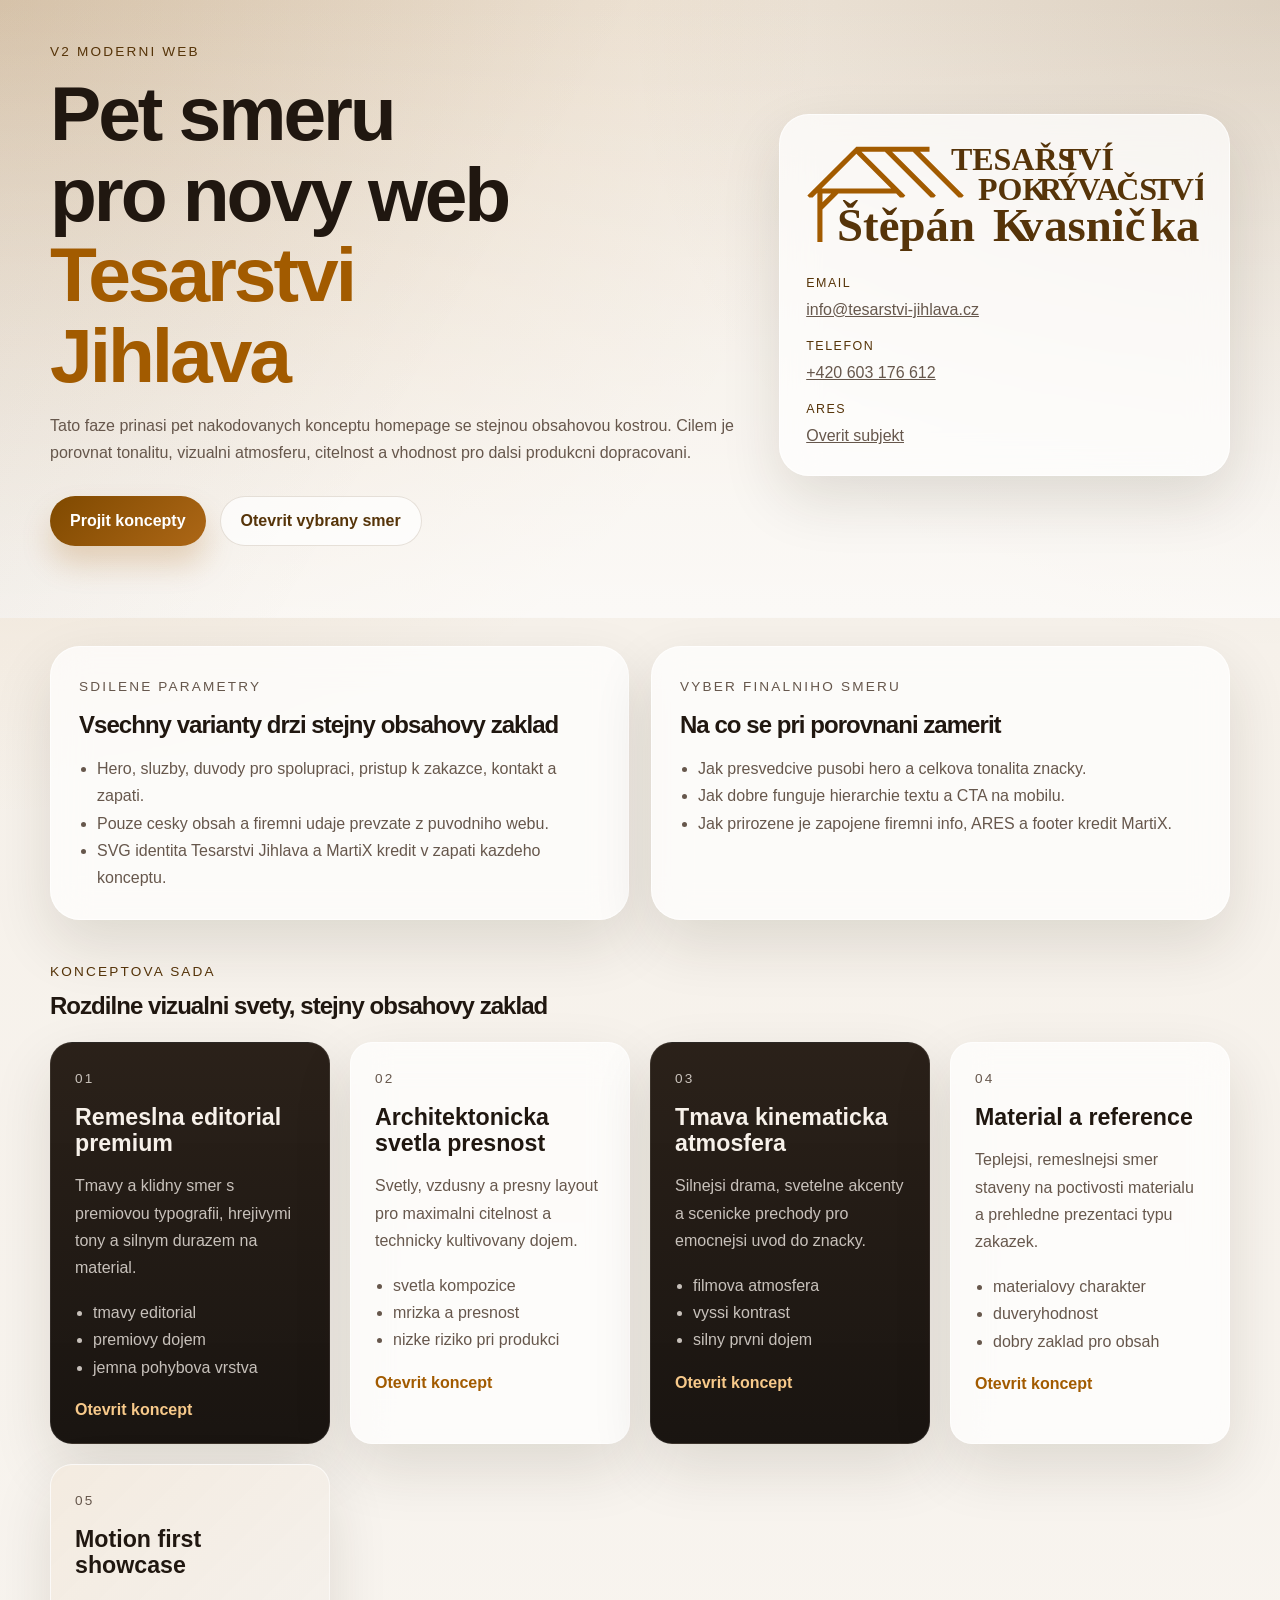
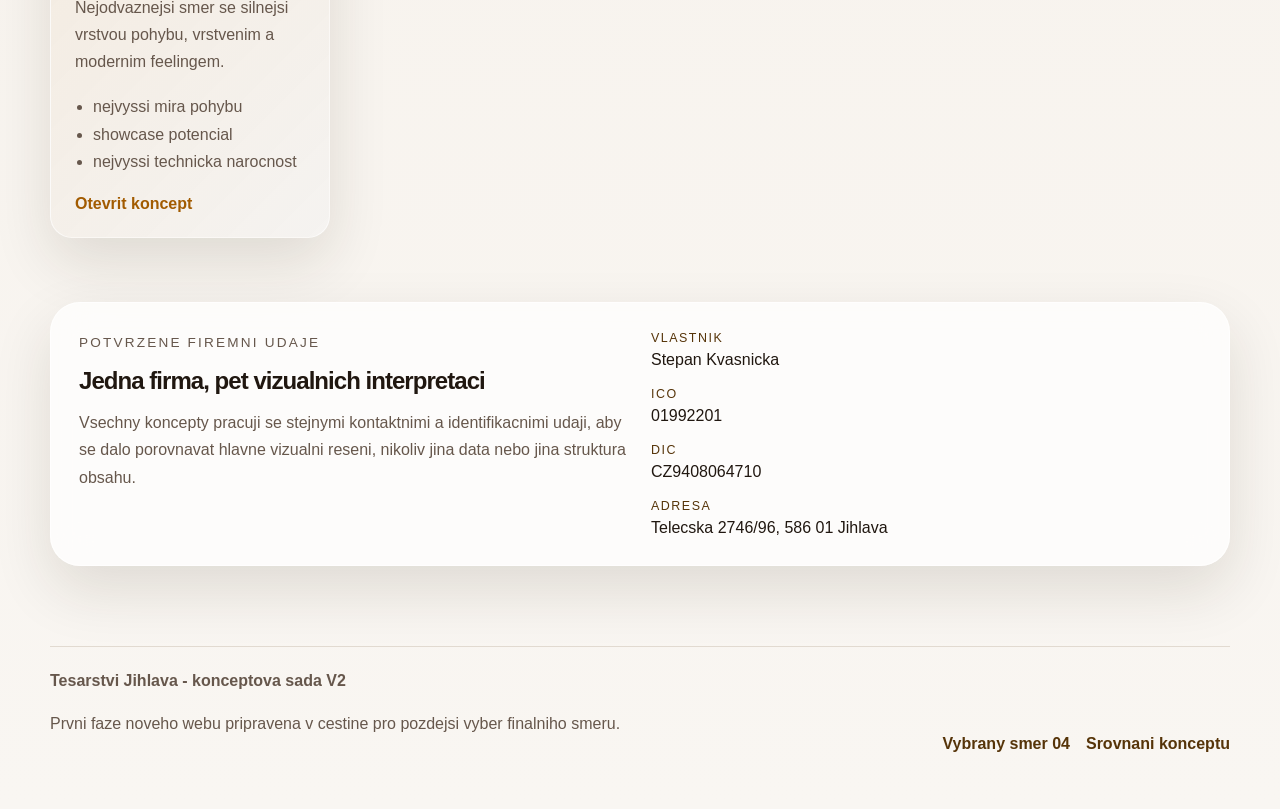
==== src/koncepty/index.html @ f1c5382d "Add new SVG logos and styles for the project - Added martix-logo.svg for branding. - Added tesarstvi" ====
<!DOCTYPE html>
<html lang="cs">
<head>
  <meta charset="UTF-8">
  <meta name="viewport" content="width=device-width, initial-scale=1.0">
  <title>Tesarstvi Jihlava - koncepty noveho webu</title>
  <meta
    name="description"
    content="Rozcestnik peti konceptu noveho webu Tesarstvi Jihlava. Porovnejte vizualni smery, obsahovou kostru a zvolte finalni podobu." />
  <link rel="icon" href="favicon.ico">
  <link rel="stylesheet" href="styles.css">
</head>
<body class="hub-page">
  <header class="hero">
    <div class="hero__backdrop" aria-hidden="true"></div>
    <div class="container hero__inner">
      <div class="hero__copy">
        <p class="eyebrow">V2 moderni web</p>
        <h1>Pet smeru pro novy web <span>Tesarstvi Jihlava</span></h1>
        <p class="lead">
          Tato faze prinasi pet nakodovanych konceptu homepage se stejnou obsahovou kostrou.
          Cilem je porovnat tonalitu, vizualni atmosferu, citelnost a vhodnost pro dalsi produkcni
          dopracovani.
        </p>
        <div class="hero__actions">
          <a class="button button--primary" href="#koncepty">Projit koncepty</a>
          <a class="button button--secondary" href="04-material-a-reference/">Otevrit vybrany smer</a>
        </div>
      </div>
      <div class="hero__brand card">
        <img src="shared/img/tesarstvi-jihlava.svg" alt="Logo Tesarstvi Jihlava">
        <dl class="brand-meta">
          <div>
            <dt>Email</dt>
            <dd><a href="mailto:info@tesarstvi-jihlava.cz">info@tesarstvi-jihlava.cz</a></dd>
          </div>
          <div>
            <dt>Telefon</dt>
            <dd><a href="tel:+420603176612">+420 603 176 612</a></dd>
          </div>
          <div>
            <dt>ARES</dt>
            <dd><a href="https://ares.gov.cz/ekonomicke-subjekty?ico=01992201">Overit subjekt</a></dd>
          </div>
        </dl>
      </div>
    </div>
  </header>

  <main>
    <section class="section">
      <div class="container section__grid">
        <article class="card">
          <p class="section-label">Sdilene parametry</p>
          <h2>Vsechny varianty drzi stejny obsahovy zaklad</h2>
          <ul class="feature-list">
            <li>Hero, sluzby, duvody pro spolupraci, pristup k zakazce, kontakt a zapati.</li>
            <li>Pouze cesky obsah a firemni udaje prevzate z puvodniho webu.</li>
            <li>SVG identita Tesarstvi Jihlava a MartiX kredit v zapati kazdeho konceptu.</li>
          </ul>
        </article>
        <article class="card">
          <p class="section-label">Vyber finalniho smeru</p>
          <h2>Na co se pri porovnani zamerit</h2>
          <ul class="feature-list">
            <li>Jak presvedcive pusobi hero a celkova tonalita znacky.</li>
            <li>Jak dobre funguje hierarchie textu a CTA na mobilu.</li>
            <li>Jak prirozene je zapojene firemni info, ARES a footer kredit MartiX.</li>
          </ul>
        </article>
      </div>
    </section>

    <section class="section section--tight" id="koncepty">
      <div class="container">
        <div class="section-heading">
          <p class="section-label">Konceptova sada</p>
          <h2>Rozdilne vizualni svety, stejny obsahovy zaklad</h2>
        </div>

        <div class="concept-grid">
          <article class="concept-card concept-card--dark">
            <p class="concept-card__index">01</p>
            <h3>Remeslna editorial premium</h3>
            <p>Tmavy a klidny smer s premiovou typografii, hrejivymi tony a silnym durazem na material.</p>
            <ul>
              <li>tmavy editorial</li>
              <li>premiovy dojem</li>
              <li>jemna pohybova vrstva</li>
            </ul>
            <a href="01-remeslna-editorial-premium/">Otevrit koncept</a>
          </article>

          <article class="concept-card">
            <p class="concept-card__index">02</p>
            <h3>Architektonicka svetla presnost</h3>
            <p>Svetly, vzdusny a presny layout pro maximalni citelnost a technicky kultivovany dojem.</p>
            <ul>
              <li>svetla kompozice</li>
              <li>mrizka a presnost</li>
              <li>nizke riziko pri produkci</li>
            </ul>
            <a href="02-architektonicka-svetla-presnost/">Otevrit koncept</a>
          </article>

          <article class="concept-card concept-card--dark">
            <p class="concept-card__index">03</p>
            <h3>Tmava kinematicka atmosfera</h3>
            <p>Silnejsi drama, svetelne akcenty a scenicke prechody pro emocnejsi uvod do znacky.</p>
            <ul>
              <li>filmova atmosfera</li>
              <li>vyssi kontrast</li>
              <li>silny prvni dojem</li>
            </ul>
            <a href="03-tmava-kinematicka-atmosfera/">Otevrit koncept</a>
          </article>

          <article class="concept-card">
            <p class="concept-card__index">04</p>
            <h3>Material a reference</h3>
            <p>Teplejsi, remeslnejsi smer staveny na poctivosti materialu a prehledne prezentaci typu zakazek.</p>
            <ul>
              <li>materialovy charakter</li>
              <li>duveryhodnost</li>
              <li>dobry zaklad pro obsah</li>
            </ul>
            <a href="04-material-a-reference/">Otevrit koncept</a>
          </article>

          <article class="concept-card concept-card--accent">
            <p class="concept-card__index">05</p>
            <h3>Motion first showcase</h3>
            <p>Nejodvaznejsi smer se silnejsi vrstvou pohybu, vrstvenim a modernim feelingem.</p>
            <ul>
              <li>nejvyssi mira pohybu</li>
              <li>showcase potencial</li>
              <li>nejvyssi technicka narocnost</li>
            </ul>
            <a href="05-motion-first-showcase/">Otevrit koncept</a>
          </article>
        </div>
      </div>
    </section>

    <section class="section">
      <div class="container contact-strip">
        <div>
          <p class="section-label">Potvrzene firemni udaje</p>
          <h2>Jedna firma, pet vizualnich interpretaci</h2>
          <p>
            Vsechny koncepty pracuji se stejnymi kontaktnimi a identifikacnimi udaji, aby se dalo porovnavat
            hlavne vizualni reseni, nikoliv jina data nebo jina struktura obsahu.
          </p>
        </div>
        <dl class="contact-strip__meta">
          <div><dt>Vlastnik</dt><dd>Stepan Kvasnicka</dd></div>
          <div><dt>ICO</dt><dd>01992201</dd></div>
          <div><dt>DIC</dt><dd>CZ9408064710</dd></div>
          <div><dt>Adresa</dt><dd>Telecska 2746/96, 586 01 Jihlava</dd></div>
        </dl>
      </div>
    </section>
  </main>

  <footer class="site-footer">
    <div class="container site-footer__inner">
      <div>
        <p class="site-footer__title">Tesarstvi Jihlava - konceptova sada V2</p>
        <p>Prvni faze noveho webu pripravena v cestine pro pozdejsi vyber finalniho smeru.</p>
      </div>
      <div class="site-footer__links">
        <a href="04-material-a-reference/">Vybrany smer 04</a>
        <a href="#koncepty">Srovnani konceptu</a>
      </div>
    </div>
  </footer>
</body>
</html>
---- src/koncepty/styles.css ----
:root {
  color-scheme: light;
  --bg: #f4efe8;
  --bg-elevated: rgba(255, 255, 255, 0.7);
  --surface: #ffffff;
  --surface-strong: #fbf8f4;
  --text: #201710;
  --text-soft: #66574c;
  --line: rgba(86, 52, 9, 0.14);
  --accent: #a25b00;
  --accent-dark: #563409;
  --shadow: 0 24px 60px rgba(45, 29, 11, 0.12);
  --radius-xl: 30px;
  --radius-lg: 22px;
  --radius-md: 16px;
  --container: min(1180px, calc(100% - 40px));
}

*,
*::before,
*::after {
  box-sizing: border-box;
}

html {
  scroll-behavior: smooth;
}

body {
  margin: 0;
  font-family: "Segoe UI", "Helvetica Neue", Arial, sans-serif;
  color: var(--text);
  background:
    radial-gradient(circle at top left, rgba(162, 91, 0, 0.18), transparent 30%),
    radial-gradient(circle at top right, rgba(86, 52, 9, 0.12), transparent 24%),
    linear-gradient(180deg, #efe6da 0%, #f6f1ea 26%, #f9f6f2 100%);
}

a {
  color: inherit;
}

img {
  display: block;
  max-width: 100%;
}

.container {
  width: var(--container);
  margin: 0 auto;
}

.hero {
  position: relative;
  overflow: clip;
  padding: 44px 0 72px;
}

.hero__backdrop {
  position: absolute;
  inset: 0;
  background:
    linear-gradient(120deg, rgba(32, 23, 16, 0.06), transparent 40%),
    linear-gradient(180deg, rgba(255, 255, 255, 0), rgba(255, 255, 255, 0.6));
  pointer-events: none;
}

.hero__inner {
  position: relative;
  display: grid;
  gap: 28px;
  align-items: center;
  grid-template-columns: minmax(0, 1.4fr) minmax(320px, 0.9fr);
}

.eyebrow,
.section-label,
.concept-card__index {
  margin: 0 0 14px;
  font-size: 0.85rem;
  letter-spacing: 0.16em;
  text-transform: uppercase;
  color: var(--accent-dark);
}

.hero h1,
.section-heading h2,
.card h2,
.contact-strip h2 {
  margin: 0;
  line-height: 1.05;
  letter-spacing: -0.04em;
}

.hero h1 {
  max-width: 11ch;
  font-size: clamp(2.9rem, 6vw, 5.6rem);
}

.hero h1 span {
  color: var(--accent);
}

.lead,
.card p,
.concept-card p,
.contact-strip p,
.site-footer p,
.brand-meta dd {
  color: var(--text-soft);
  line-height: 1.7;
}

.hero__actions {
  display: flex;
  gap: 14px;
  flex-wrap: wrap;
  margin-top: 30px;
}

.button {
  display: inline-flex;
  align-items: center;
  justify-content: center;
  min-height: 50px;
  padding: 0 20px;
  border-radius: 999px;
  text-decoration: none;
  font-weight: 700;
  transition: transform 180ms ease, box-shadow 180ms ease, background-color 180ms ease;
}

.button:hover,
.button:focus-visible {
  transform: translateY(-2px);
}

.button--primary {
  background: linear-gradient(135deg, #7f4900 0%, #ad6716 100%);
  color: #fff;
  box-shadow: 0 18px 30px rgba(162, 91, 0, 0.22);
}

.button--secondary {
  background: rgba(255, 255, 255, 0.7);
  color: var(--accent-dark);
  border: 1px solid var(--line);
}

.card,
.concept-card,
.contact-strip {
  background: var(--bg-elevated);
  border: 1px solid rgba(255, 255, 255, 0.65);
  box-shadow: var(--shadow);
  -webkit-backdrop-filter: blur(18px);
  backdrop-filter: blur(18px);
}

.card {
  padding: 28px;
  border-radius: var(--radius-xl);
}

.hero__brand {
  padding: 26px;
}

.hero__brand img {
  width: min(100%, 430px);
  margin-bottom: 24px;
}

.brand-meta {
  display: grid;
  gap: 16px;
  margin: 0;
}

.brand-meta div,
.contact-strip__meta div {
  display: grid;
  gap: 6px;
}

.brand-meta dt,
.contact-strip__meta dt {
  font-size: 0.78rem;
  letter-spacing: 0.12em;
  text-transform: uppercase;
  color: var(--accent-dark);
}

.brand-meta dd,
.contact-strip__meta dd {
  margin: 0;
}

.section {
  padding: 28px 0 36px;
}

.section--tight {
  padding-top: 8px;
}

.section__grid,
.contact-strip {
  display: grid;
  gap: 22px;
  grid-template-columns: repeat(2, minmax(0, 1fr));
}

.feature-list,
.concept-card ul {
  margin: 18px 0 0;
  padding-left: 18px;
  color: var(--text-soft);
  line-height: 1.7;
}

.section-heading {
  max-width: 720px;
  margin-bottom: 24px;
}

.concept-grid {
  display: grid;
  gap: 20px;
  grid-template-columns: repeat(auto-fit, minmax(250px, 1fr));
}

.concept-card {
  padding: 24px;
  border-radius: var(--radius-lg);
}

.concept-card h3 {
  margin: 0 0 12px;
  font-size: 1.45rem;
  line-height: 1.12;
}

.concept-card a {
  display: inline-flex;
  margin-top: 20px;
  font-weight: 700;
  text-decoration: none;
  color: var(--accent);
}

.concept-card--dark {
  background:
    linear-gradient(180deg, rgba(34, 24, 16, 0.96), rgba(18, 13, 9, 0.97)),
    var(--bg-elevated);
  color: #f7f1ea;
  border-color: rgba(255, 255, 255, 0.08);
}

.concept-card--dark p,
.concept-card--dark li,
.concept-card--dark .concept-card__index {
  color: rgba(247, 241, 234, 0.78);
}

.concept-card--dark a {
  color: #f7c98a;
}

.concept-card--accent {
  background:
    linear-gradient(135deg, rgba(162, 91, 0, 0.12), rgba(86, 52, 9, 0.06)),
    var(--surface);
}

.contact-strip {
  align-items: start;
  padding: 28px;
  border-radius: var(--radius-xl);
}

.contact-strip__meta {
  margin: 0;
  display: grid;
  gap: 18px;
}

.site-footer {
  padding: 44px 0 56px;
}

.site-footer__inner {
  display: flex;
  gap: 24px;
  justify-content: space-between;
  align-items: end;
  border-top: 1px solid var(--line);
  padding-top: 20px;
}

.site-footer__title {
  margin: 0 0 10px;
  font-weight: 700;
  color: var(--text);
}

.site-footer__links {
  display: flex;
  gap: 16px;
  flex-wrap: wrap;
}

.site-footer__links a {
  color: var(--accent-dark);
  text-decoration: none;
  font-weight: 600;
}

@media (max-width: 980px) {
  .hero__inner,
  .section__grid,
  .contact-strip {
    grid-template-columns: 1fr;
  }

  .hero h1 {
    max-width: 14ch;
  }

  .site-footer__inner {
    flex-direction: column;
    align-items: start;
  }
}

@media (max-width: 640px) {
  :root {
    --container: calc(100% - 28px);
  }

  .hero {
    padding: 28px 0 56px;
  }

  .hero__actions,
  .site-footer__links {
    flex-direction: column;
    align-items: stretch;
  }

  .button {
    width: 100%;
  }

  .card,
  .concept-card,
  .contact-strip {
    padding: 22px;
    border-radius: 20px;
  }
}

@media (prefers-reduced-motion: reduce) {
  html {
    scroll-behavior: auto;
  }

  *,
  *::before,
  *::after {
    animation-duration: 0.01ms !important;
    animation-iteration-count: 1 !important;
    transition-duration: 0.01ms !important;
  }
}
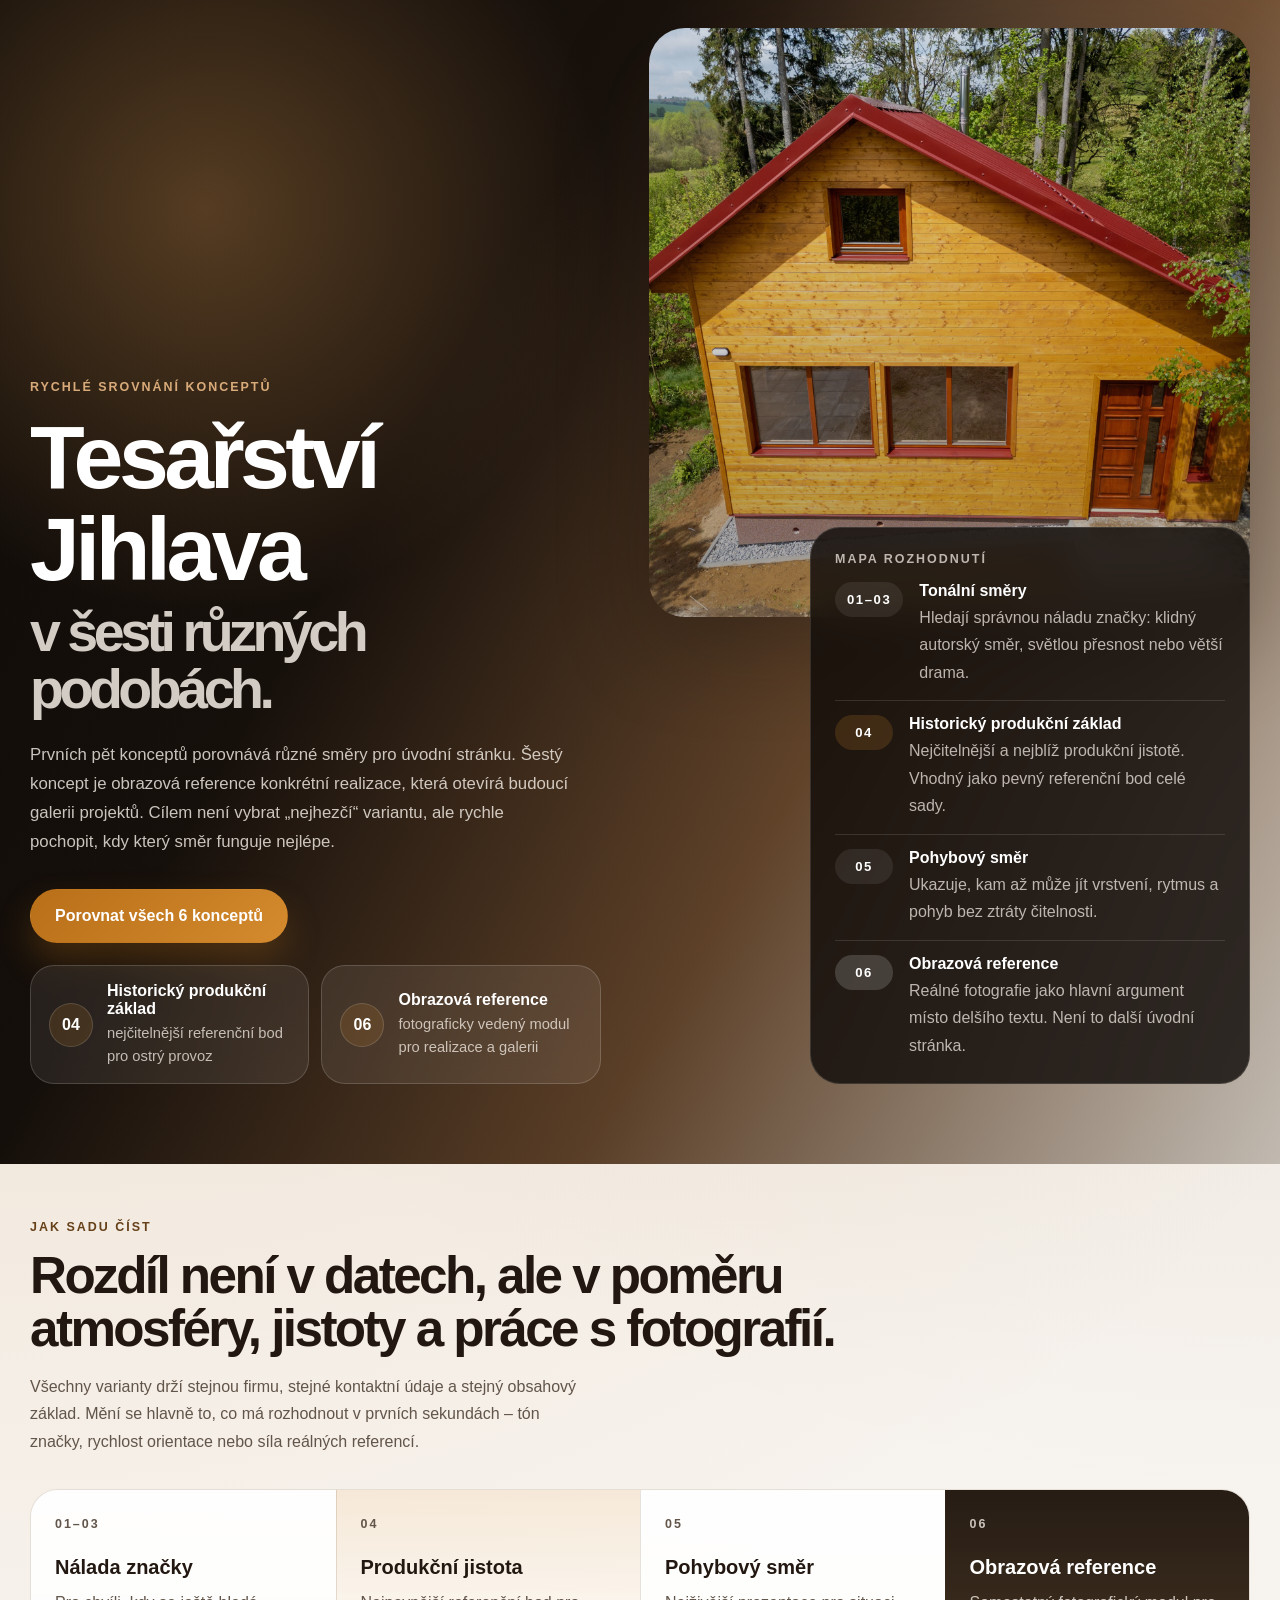
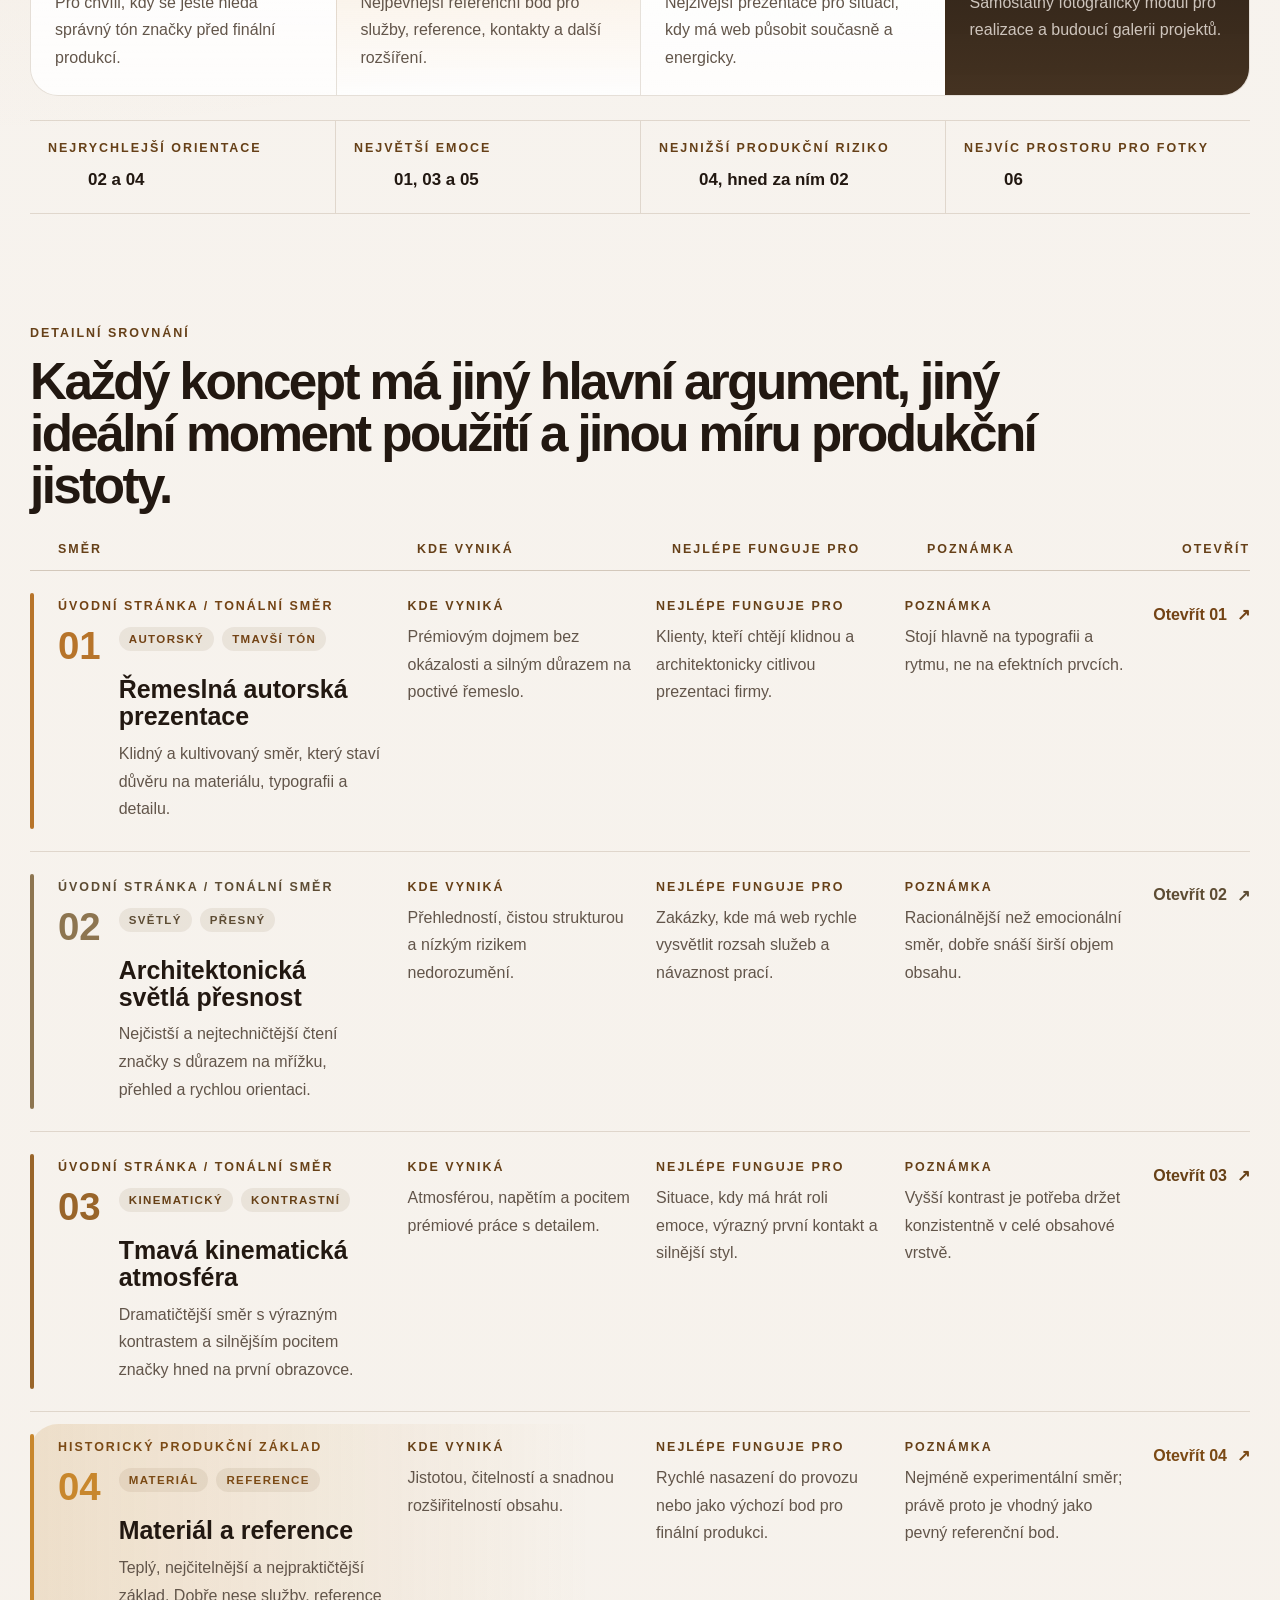
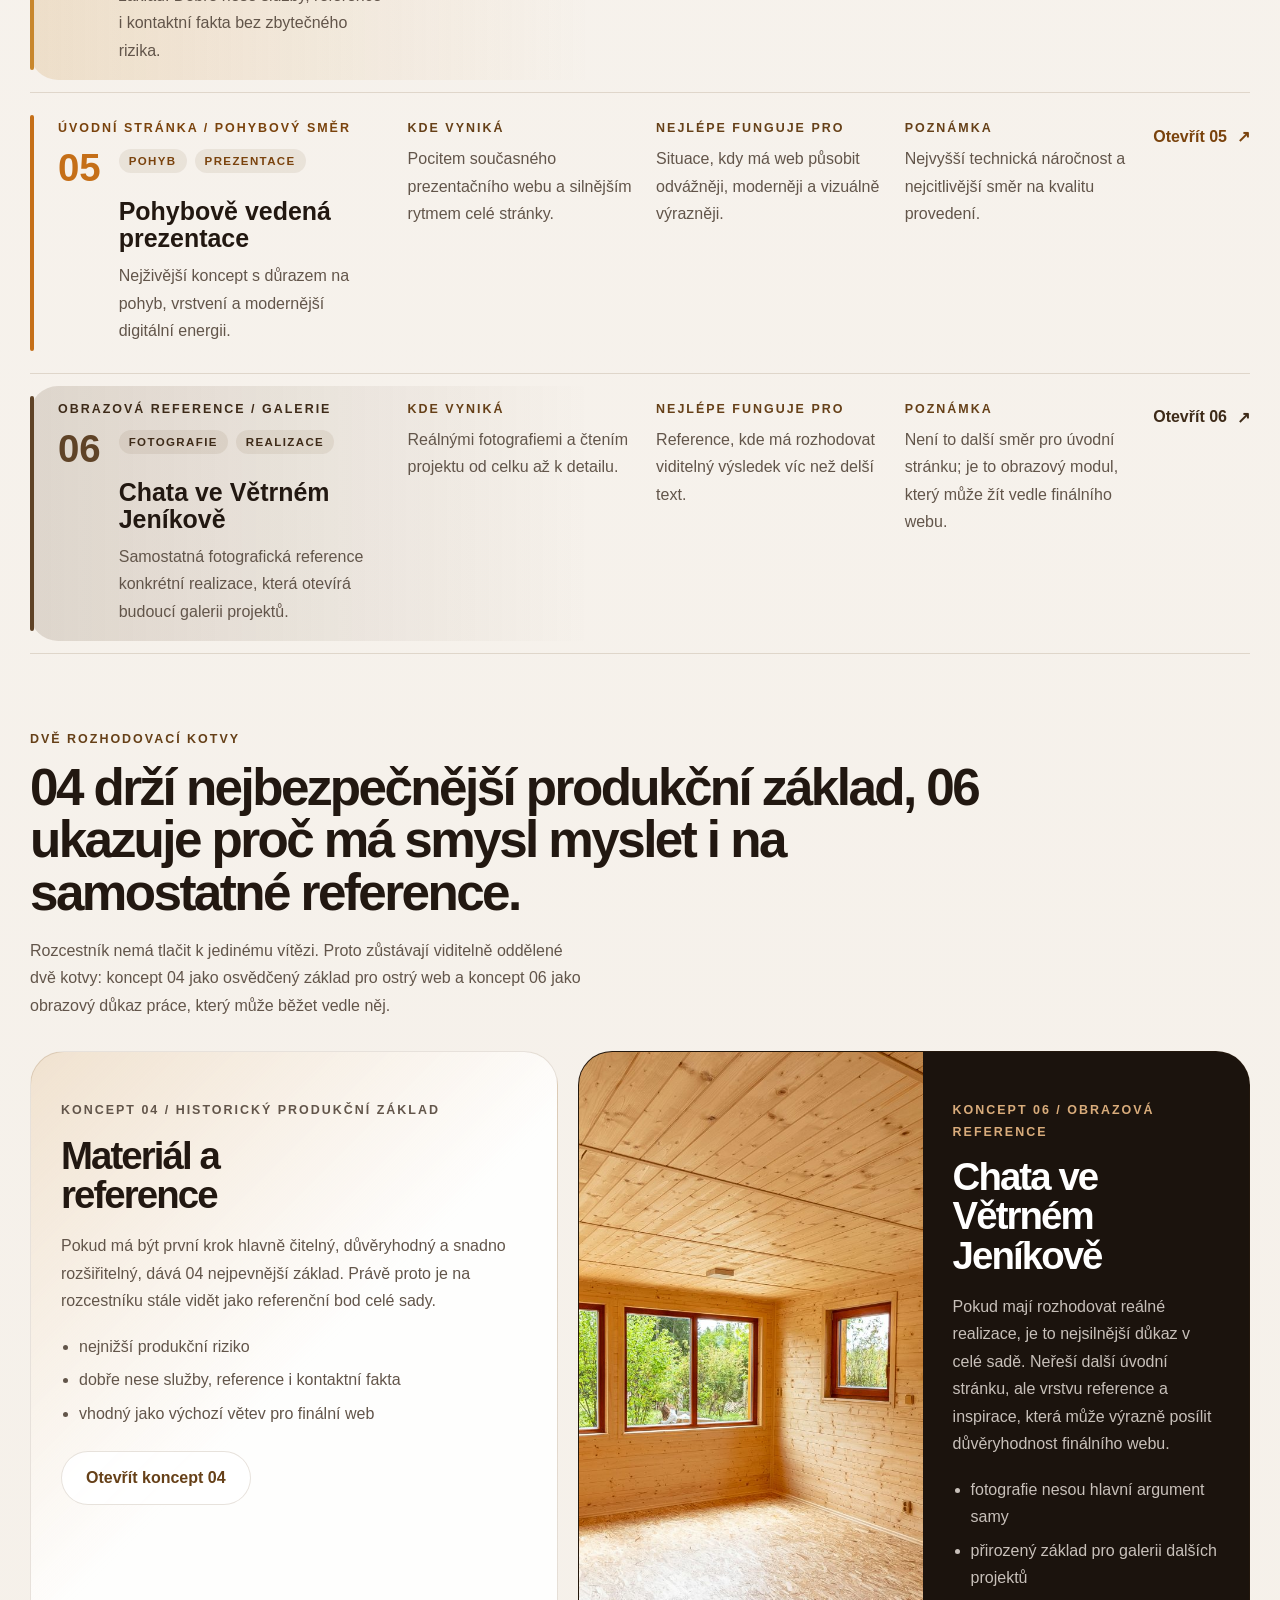
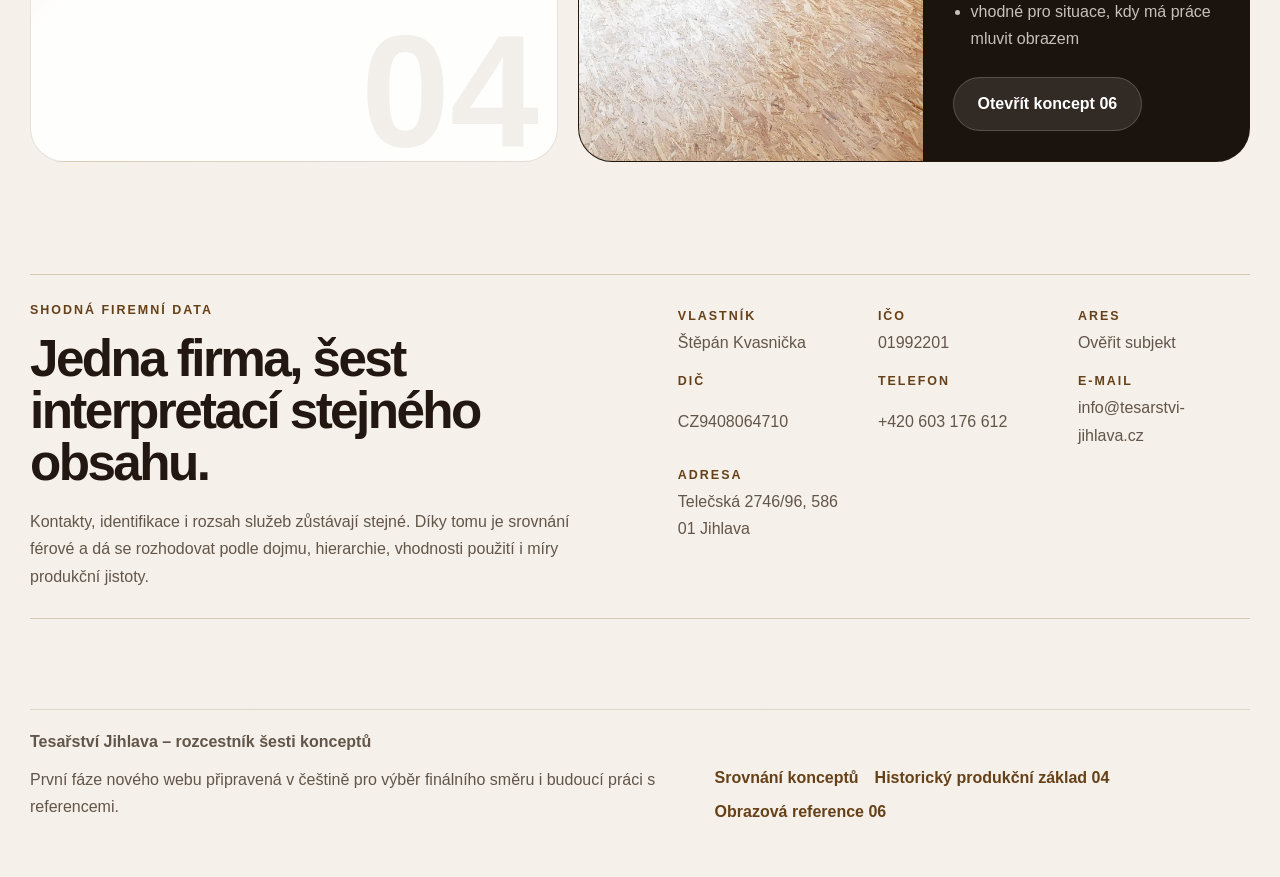
==== commit 3380175f: "feat(koncepty): refresh concept suite and add gallery assets Refreshes the static concept hub and co" ====
--- a/src/koncepty/index.html
+++ b/src/koncepty/index.html
@@ -3,10 +3,10 @@
 <head>
   <meta charset="UTF-8">
   <meta name="viewport" content="width=device-width, initial-scale=1.0">
-  <title>Tesarstvi Jihlava - koncepty noveho webu</title>
+  <title>Tesařství Jihlava – srovnání šesti konceptů webu</title>
   <meta
     name="description"
-    content="Rozcestnik peti konceptu noveho webu Tesarstvi Jihlava. Porovnejte vizualni smery, obsahovou kostru a zvolte finalni podobu." />
+    content="Rozcestník šesti konceptů nového webu Tesařství Jihlava. Prvních pět řeší úvodní stránku, koncept 04 drží historický produkční základ a koncept 06 ukazuje obrazovou referenci projektu." />
   <link rel="icon" href="favicon.ico">
   <link rel="stylesheet" href="styles.css">
 </head>
@@ -15,148 +15,442 @@
     <div class="hero__backdrop" aria-hidden="true"></div>
     <div class="container hero__inner">
       <div class="hero__copy">
-        <p class="eyebrow">V2 moderni web</p>
-        <h1>Pet smeru pro novy web <span>Tesarstvi Jihlava</span></h1>
+        <p class="eyebrow">Rychlé srovnání konceptů</p>
+        <h1>Tesařství Jihlava <span>v šesti různých podobách.</span></h1>
         <p class="lead">
-          Tato faze prinasi pet nakodovanych konceptu homepage se stejnou obsahovou kostrou.
-          Cilem je porovnat tonalitu, vizualni atmosferu, citelnost a vhodnost pro dalsi produkcni
-          dopracovani.
+          Prvních pět konceptů porovnává různé směry pro úvodní stránku. Šestý koncept je obrazová reference
+          konkrétní realizace, která otevírá budoucí galerii projektů. Cílem není vybrat „nejhezčí“
+          variantu, ale rychle pochopit, kdy který směr funguje nejlépe.
         </p>
         <div class="hero__actions">
-          <a class="button button--primary" href="#koncepty">Projit koncepty</a>
-          <a class="button button--secondary" href="04-material-a-reference/">Otevrit vybrany smer</a>
-        </div>
-      </div>
-      <div class="hero__brand card">
-        <img src="shared/img/tesarstvi-jihlava.svg" alt="Logo Tesarstvi Jihlava">
-        <dl class="brand-meta">
-          <div>
-            <dt>Email</dt>
-            <dd><a href="mailto:info@tesarstvi-jihlava.cz">info@tesarstvi-jihlava.cz</a></dd>
+          <a class="button button--primary" href="#srovnani">Porovnat všech 6 konceptů</a>
+        </div>
+        <div class="hero__shortcuts" aria-label="Rychlé cesty ke dvěma referenčním konceptům">
+          <a class="shortcut" href="04-material-a-reference/">
+            <span class="shortcut__index">04</span>
+            <span>
+              <strong>Historický produkční základ</strong>
+              <small>nejčitelnější referenční bod pro ostrý provoz</small>
+            </span>
+          </a>
+          <a class="shortcut" href="06-chata-vetrny-jenikov/">
+            <span class="shortcut__index">06</span>
+            <span>
+              <strong>Obrazová reference</strong>
+              <small>fotograficky vedený modul pro realizace a galerii</small>
+            </span>
+          </a>
+        </div>
+      </div>
+
+      <div class="hero__stage">
+        <figure class="hero__media">
+          <img
+            src="shared/gallery/projekty/2024/chata-vetrny-jenikov/uvod/DJI_0460.jpg"
+            alt="Fotografie chaty ve Větrném Jeníkově použitá jako obrazová reference pro koncept 06."
+            fetchpriority="high"
+          >
+        </figure>
+
+        <aside class="hero__map" aria-label="Mapa celé sady konceptů">
+          <p class="hero__map-label">Mapa rozhodnutí</p>
+          <ol class="hero__track">
+            <li>
+              <span>01–03</span>
+              <div>
+                <strong>Tonální směry</strong>
+                <p>Hledají správnou náladu značky: klidný autorský směr, světlou přesnost nebo větší drama.</p>
+              </div>
+            </li>
+            <li class="hero__track-item--baseline">
+              <span>04</span>
+              <div>
+                <strong>Historický produkční základ</strong>
+                <p>Nejčitelnější a nejblíž produkční jistotě. Vhodný jako pevný referenční bod celé sady.</p>
+              </div>
+            </li>
+            <li>
+              <span>05</span>
+              <div>
+                <strong>Pohybový směr</strong>
+                <p>Ukazuje, kam až může jít vrstvení, rytmus a pohyb bez ztráty čitelnosti.</p>
+              </div>
+            </li>
+            <li class="hero__track-item--reference">
+              <span>06</span>
+              <div>
+                <strong>Obrazová reference</strong>
+                <p>Reálné fotografie jako hlavní argument místo delšího textu. Není to další úvodní stránka.</p>
+              </div>
+            </li>
+          </ol>
+        </aside>
+      </div>
+    </div>
+  </header>
+
+  <main>
+    <section class="section section--overview">
+      <div class="container overview">
+        <div class="section-heading">
+          <p class="section-label">Jak sadu číst</p>
+          <h2>Rozdíl není v datech, ale v poměru atmosféry, jistoty a práce s fotografií.</h2>
+          <p class="section-copy">
+            Všechny varianty drží stejnou firmu, stejné kontaktní údaje a stejný obsahový základ.
+            Mění se hlavně to, co má rozhodnout v prvních sekundách – tón značky, rychlost orientace
+            nebo síla reálných referencí.
+          </p>
+        </div>
+
+        <div class="overview__bands" aria-label="Shrnutí čtyř rozhodovacích skupin">
+          <article class="band">
+            <p class="band__index">01–03</p>
+            <h3>Nálada značky</h3>
+            <p>Pro chvíli, kdy se ještě hledá správný tón značky před finální produkcí.</p>
+          </article>
+          <article class="band band--baseline">
+            <p class="band__index">04</p>
+            <h3>Produkční jistota</h3>
+            <p>Nejpevnější referenční bod pro služby, reference, kontakty a další rozšíření.</p>
+          </article>
+          <article class="band">
+            <p class="band__index">05</p>
+            <h3>Pohybový směr</h3>
+            <p>Nejživější prezentace pro situaci, kdy má web působit současně a energicky.</p>
+          </article>
+          <article class="band band--reference">
+            <p class="band__index">06</p>
+            <h3>Obrazová reference</h3>
+            <p>Samostatný fotografický modul pro realizace a budoucí galerii projektů.</p>
+          </article>
+        </div>
+
+        <dl class="decision-grid">
+          <div>
+            <dt>Nejrychlejší orientace</dt>
+            <dd>02 a 04</dd>
+          </div>
+          <div>
+            <dt>Největší emoce</dt>
+            <dd>01, 03 a 05</dd>
+          </div>
+          <div>
+            <dt>Nejnižší produkční riziko</dt>
+            <dd>04, hned za ním 02</dd>
+          </div>
+          <div>
+            <dt>Nejvíc prostoru pro fotky</dt>
+            <dd>06</dd>
+          </div>
+        </dl>
+      </div>
+    </section>
+
+    <section class="section section--comparison" id="koncepty">
+      <div class="container" id="srovnani">
+        <div class="section-heading section-heading--wide">
+          <p class="section-label">Detailní srovnání</p>
+          <h2>Každý koncept má jiný hlavní argument, jiný ideální moment použití a jinou míru produkční jistoty.</h2>
+        </div>
+
+        <div class="compare-head" aria-hidden="true">
+          <span>Směr</span>
+          <span>Kde vyniká</span>
+          <span>Nejlépe funguje pro</span>
+          <span>Poznámka</span>
+          <span>Otevřít</span>
+        </div>
+
+        <ol class="concept-list">
+          <li class="concept-row concept-row--01">
+            <div class="concept-row__summary">
+              <p class="concept-row__status">Úvodní stránka / tonální směr</p>
+              <div class="concept-row__title">
+                <p class="concept-row__index">01</p>
+                <div>
+                  <div class="concept-row__labels">
+                    <span class="pill">Autorský</span>
+                    <span class="pill">Tmavší tón</span>
+                  </div>
+                  <h3>Řemeslná autorská prezentace</h3>
+                  <p class="concept-row__text">Klidný a kultivovaný směr, který staví důvěru na materiálu, typografii a detailu.</p>
+                </div>
+              </div>
+            </div>
+            <div class="concept-row__fact">
+              <p class="fact-label">Kde vyniká</p>
+              <p>Prémiovým dojmem bez okázalosti a silným důrazem na poctivé řemeslo.</p>
+            </div>
+            <div class="concept-row__fact">
+              <p class="fact-label">Nejlépe funguje pro</p>
+              <p>Klienty, kteří chtějí klidnou a architektonicky citlivou prezentaci firmy.</p>
+            </div>
+            <div class="concept-row__fact">
+              <p class="fact-label">Poznámka</p>
+              <p>Stojí hlavně na typografii a rytmu, ne na efektních prvcích.</p>
+            </div>
+            <div class="concept-row__action">
+              <a class="text-link" href="01-remeslna-editorial-premium/">Otevřít 01</a>
+            </div>
+          </li>
+
+          <li class="concept-row concept-row--02">
+            <div class="concept-row__summary">
+              <p class="concept-row__status">Úvodní stránka / tonální směr</p>
+              <div class="concept-row__title">
+                <p class="concept-row__index">02</p>
+                <div>
+                  <div class="concept-row__labels">
+                    <span class="pill">Světlý</span>
+                    <span class="pill">Přesný</span>
+                  </div>
+                  <h3>Architektonická světlá přesnost</h3>
+                  <p class="concept-row__text">Nejčistší a nejtechničtější čtení značky s důrazem na mřížku, přehled a rychlou orientaci.</p>
+                </div>
+              </div>
+            </div>
+            <div class="concept-row__fact">
+              <p class="fact-label">Kde vyniká</p>
+              <p>Přehledností, čistou strukturou a nízkým rizikem nedorozumění.</p>
+            </div>
+            <div class="concept-row__fact">
+              <p class="fact-label">Nejlépe funguje pro</p>
+              <p>Zakázky, kde má web rychle vysvětlit rozsah služeb a návaznost prací.</p>
+            </div>
+            <div class="concept-row__fact">
+              <p class="fact-label">Poznámka</p>
+              <p>Racionálnější než emocionální směr, dobře snáší širší objem obsahu.</p>
+            </div>
+            <div class="concept-row__action">
+              <a class="text-link" href="02-architektonicka-svetla-presnost/">Otevřít 02</a>
+            </div>
+          </li>
+
+          <li class="concept-row concept-row--03">
+            <div class="concept-row__summary">
+              <p class="concept-row__status">Úvodní stránka / tonální směr</p>
+              <div class="concept-row__title">
+                <p class="concept-row__index">03</p>
+                <div>
+                  <div class="concept-row__labels">
+                    <span class="pill">Kinematický</span>
+                    <span class="pill">Kontrastní</span>
+                  </div>
+                  <h3>Tmavá kinematická atmosféra</h3>
+                  <p class="concept-row__text">Dramatičtější směr s výrazným kontrastem a silnějším pocitem značky hned na první obrazovce.</p>
+                </div>
+              </div>
+            </div>
+            <div class="concept-row__fact">
+              <p class="fact-label">Kde vyniká</p>
+              <p>Atmosférou, napětím a pocitem prémiové práce s detailem.</p>
+            </div>
+            <div class="concept-row__fact">
+              <p class="fact-label">Nejlépe funguje pro</p>
+              <p>Situace, kdy má hrát roli emoce, výrazný první kontakt a silnější styl.</p>
+            </div>
+            <div class="concept-row__fact">
+              <p class="fact-label">Poznámka</p>
+              <p>Vyšší kontrast je potřeba držet konzistentně v celé obsahové vrstvě.</p>
+            </div>
+            <div class="concept-row__action">
+              <a class="text-link" href="03-tmava-kinematicka-atmosfera/">Otevřít 03</a>
+            </div>
+          </li>
+
+          <li class="concept-row concept-row--04 concept-row--featured">
+            <div class="concept-row__summary">
+              <p class="concept-row__status">Historický produkční základ</p>
+              <div class="concept-row__title">
+                <p class="concept-row__index">04</p>
+                <div>
+                  <div class="concept-row__labels">
+                    <span class="pill">Materiál</span>
+                    <span class="pill">Reference</span>
+                  </div>
+                  <h3>Materiál a reference</h3>
+                  <p class="concept-row__text">Teplý, nejčitelnější a nejpraktičtější základ. Dobře nese služby, reference i kontaktní fakta bez zbytečného rizika.</p>
+                </div>
+              </div>
+            </div>
+            <div class="concept-row__fact">
+              <p class="fact-label">Kde vyniká</p>
+              <p>Jistotou, čitelností a snadnou rozšiřitelností obsahu.</p>
+            </div>
+            <div class="concept-row__fact">
+              <p class="fact-label">Nejlépe funguje pro</p>
+              <p>Rychlé nasazení do provozu nebo jako výchozí bod pro finální produkci.</p>
+            </div>
+            <div class="concept-row__fact">
+              <p class="fact-label">Poznámka</p>
+              <p>Nejméně experimentální směr; právě proto je vhodný jako pevný referenční bod.</p>
+            </div>
+            <div class="concept-row__action">
+              <a class="text-link" href="04-material-a-reference/">Otevřít 04</a>
+            </div>
+          </li>
+
+          <li class="concept-row concept-row--05">
+            <div class="concept-row__summary">
+              <p class="concept-row__status">Úvodní stránka / pohybový směr</p>
+              <div class="concept-row__title">
+                <p class="concept-row__index">05</p>
+                <div>
+                  <div class="concept-row__labels">
+                    <span class="pill">Pohyb</span>
+                    <span class="pill">Prezentace</span>
+                  </div>
+                  <h3>Pohybově vedená prezentace</h3>
+                  <p class="concept-row__text">Nejživější koncept s důrazem na pohyb, vrstvení a modernější digitální energii.</p>
+                </div>
+              </div>
+            </div>
+            <div class="concept-row__fact">
+              <p class="fact-label">Kde vyniká</p>
+              <p>Pocitem současného prezentačního webu a silnějším rytmem celé stránky.</p>
+            </div>
+            <div class="concept-row__fact">
+              <p class="fact-label">Nejlépe funguje pro</p>
+              <p>Situace, kdy má web působit odvážněji, moderněji a vizuálně výrazněji.</p>
+            </div>
+            <div class="concept-row__fact">
+              <p class="fact-label">Poznámka</p>
+              <p>Nejvyšší technická náročnost a nejcitlivější směr na kvalitu provedení.</p>
+            </div>
+            <div class="concept-row__action">
+              <a class="text-link" href="05-motion-first-showcase/">Otevřít 05</a>
+            </div>
+          </li>
+
+          <li class="concept-row concept-row--06 concept-row--featured">
+            <div class="concept-row__summary">
+              <p class="concept-row__status">Obrazová reference / galerie</p>
+              <div class="concept-row__title">
+                <p class="concept-row__index">06</p>
+                <div>
+                  <div class="concept-row__labels">
+                    <span class="pill">Fotografie</span>
+                    <span class="pill">Realizace</span>
+                  </div>
+                  <h3>Chata ve Větrném Jeníkově</h3>
+                  <p class="concept-row__text">Samostatná fotografická reference konkrétní realizace, která otevírá budoucí galerii projektů.</p>
+                </div>
+              </div>
+            </div>
+            <div class="concept-row__fact">
+              <p class="fact-label">Kde vyniká</p>
+              <p>Reálnými fotografiemi a čtením projektu od celku až k detailu.</p>
+            </div>
+            <div class="concept-row__fact">
+              <p class="fact-label">Nejlépe funguje pro</p>
+              <p>Reference, kde má rozhodovat viditelný výsledek víc než delší text.</p>
+            </div>
+            <div class="concept-row__fact">
+              <p class="fact-label">Poznámka</p>
+              <p>Není to další směr pro úvodní stránku; je to obrazový modul, který může žít vedle finálního webu.</p>
+            </div>
+            <div class="concept-row__action">
+              <a class="text-link" href="06-chata-vetrny-jenikov/">Otevřít 06</a>
+            </div>
+          </li>
+        </ol>
+      </div>
+    </section>
+
+    <section class="section section--anchors">
+      <div class="container anchor-layout">
+        <div class="anchor-intro">
+          <p class="section-label">Dvě rozhodovací kotvy</p>
+          <h2>04 drží nejbezpečnější produkční základ, 06 ukazuje proč má smysl myslet i na samostatné reference.</h2>
+          <p class="section-copy">
+            Rozcestník nemá tlačit k jedinému vítězi. Proto zůstávají viditelně oddělené dvě kotvy: koncept 04 jako
+            osvědčený základ pro ostrý web a koncept 06 jako obrazový důkaz práce, který může běžet vedle něj.
+          </p>
+        </div>
+
+        <div class="anchor-panels">
+          <article class="anchor anchor--baseline">
+            <p class="anchor__label">Koncept 04 / historický produkční základ</p>
+            <h3>Materiál a reference</h3>
+            <p>
+              Pokud má být první krok hlavně čitelný, důvěryhodný a snadno rozšiřitelný, dává 04 nejpevnější základ.
+              Právě proto je na rozcestníku stále vidět jako referenční bod celé sady.
+            </p>
+            <ul class="anchor__list">
+              <li>nejnižší produkční riziko</li>
+              <li>dobře nese služby, reference i kontaktní fakta</li>
+              <li>vhodný jako výchozí větev pro finální web</li>
+            </ul>
+            <a class="button button--secondary" href="04-material-a-reference/">Otevřít koncept 04</a>
+          </article>
+
+          <article class="anchor anchor--reference">
+            <figure class="anchor__media">
+              <img
+                src="shared/gallery/projekty/2024/chata-vetrny-jenikov/galerie/IMG_8595-HDR.jpg"
+                alt="Interiér chaty ve Větrném Jeníkově, který je součástí fotografické reference konceptu 06."
+                loading="lazy"
+                decoding="async"
+              >
+            </figure>
+            <div class="anchor__content">
+              <p class="anchor__label">Koncept 06 / obrazová reference</p>
+              <h3>Chata ve Větrném Jeníkově</h3>
+              <p>
+                Pokud mají rozhodovat reálné realizace, je to nejsilnější důkaz v celé sadě. Neřeší další úvodní stránku,
+                ale vrstvu reference a inspirace, která může výrazně posílit důvěryhodnost finálního webu.
+              </p>
+              <ul class="anchor__list">
+                <li>fotografie nesou hlavní argument samy</li>
+                <li>přirozený základ pro galerii dalších projektů</li>
+                <li>vhodné pro situace, kdy má práce mluvit obrazem</li>
+              </ul>
+              <a class="button button--secondary button--secondary-dark" href="06-chata-vetrny-jenikov/">Otevřít koncept 06</a>
+            </div>
+          </article>
+        </div>
+      </div>
+    </section>
+
+    <section class="section section--meta">
+      <div class="container meta-strip">
+        <div class="meta-strip__copy">
+          <p class="section-label">Shodná firemní data</p>
+          <h2>Jedna firma, šest interpretací stejného obsahu.</h2>
+          <p class="section-copy">
+            Kontakty, identifikace i rozsah služeb zůstávají stejné. Díky tomu je srovnání férové a dá se rozhodovat
+            podle dojmu, hierarchie, vhodnosti použití i míry produkční jistoty.
+          </p>
+        </div>
+        <dl class="meta-strip__facts">
+          <div>
+            <dt>Vlastník</dt>
+            <dd>Štěpán Kvasnička</dd>
+          </div>
+          <div>
+            <dt>IČO</dt>
+            <dd>01992201</dd>
+          </div>
+          <div>
+            <dt>ARES</dt>
+            <dd><a href="https://ares.gov.cz/ekonomicke-subjekty?ico=01992201">Ověřit subjekt</a></dd>
+          </div>
+          <div>
+            <dt>DIČ</dt>
+            <dd>CZ9408064710</dd>
           </div>
           <div>
             <dt>Telefon</dt>
             <dd><a href="tel:+420603176612">+420 603 176 612</a></dd>
           </div>
           <div>
-            <dt>ARES</dt>
-            <dd><a href="https://ares.gov.cz/ekonomicke-subjekty?ico=01992201">Overit subjekt</a></dd>
-          </div>
-        </dl>
-      </div>
-    </div>
-  </header>
-
-  <main>
-    <section class="section">
-      <div class="container section__grid">
-        <article class="card">
-          <p class="section-label">Sdilene parametry</p>
-          <h2>Vsechny varianty drzi stejny obsahovy zaklad</h2>
-          <ul class="feature-list">
-            <li>Hero, sluzby, duvody pro spolupraci, pristup k zakazce, kontakt a zapati.</li>
-            <li>Pouze cesky obsah a firemni udaje prevzate z puvodniho webu.</li>
-            <li>SVG identita Tesarstvi Jihlava a MartiX kredit v zapati kazdeho konceptu.</li>
-          </ul>
-        </article>
-        <article class="card">
-          <p class="section-label">Vyber finalniho smeru</p>
-          <h2>Na co se pri porovnani zamerit</h2>
-          <ul class="feature-list">
-            <li>Jak presvedcive pusobi hero a celkova tonalita znacky.</li>
-            <li>Jak dobre funguje hierarchie textu a CTA na mobilu.</li>
-            <li>Jak prirozene je zapojene firemni info, ARES a footer kredit MartiX.</li>
-          </ul>
-        </article>
-      </div>
-    </section>
-
-    <section class="section section--tight" id="koncepty">
-      <div class="container">
-        <div class="section-heading">
-          <p class="section-label">Konceptova sada</p>
-          <h2>Rozdilne vizualni svety, stejny obsahovy zaklad</h2>
-        </div>
-
-        <div class="concept-grid">
-          <article class="concept-card concept-card--dark">
-            <p class="concept-card__index">01</p>
-            <h3>Remeslna editorial premium</h3>
-            <p>Tmavy a klidny smer s premiovou typografii, hrejivymi tony a silnym durazem na material.</p>
-            <ul>
-              <li>tmavy editorial</li>
-              <li>premiovy dojem</li>
-              <li>jemna pohybova vrstva</li>
-            </ul>
-            <a href="01-remeslna-editorial-premium/">Otevrit koncept</a>
-          </article>
-
-          <article class="concept-card">
-            <p class="concept-card__index">02</p>
-            <h3>Architektonicka svetla presnost</h3>
-            <p>Svetly, vzdusny a presny layout pro maximalni citelnost a technicky kultivovany dojem.</p>
-            <ul>
-              <li>svetla kompozice</li>
-              <li>mrizka a presnost</li>
-              <li>nizke riziko pri produkci</li>
-            </ul>
-            <a href="02-architektonicka-svetla-presnost/">Otevrit koncept</a>
-          </article>
-
-          <article class="concept-card concept-card--dark">
-            <p class="concept-card__index">03</p>
-            <h3>Tmava kinematicka atmosfera</h3>
-            <p>Silnejsi drama, svetelne akcenty a scenicke prechody pro emocnejsi uvod do znacky.</p>
-            <ul>
-              <li>filmova atmosfera</li>
-              <li>vyssi kontrast</li>
-              <li>silny prvni dojem</li>
-            </ul>
-            <a href="03-tmava-kinematicka-atmosfera/">Otevrit koncept</a>
-          </article>
-
-          <article class="concept-card">
-            <p class="concept-card__index">04</p>
-            <h3>Material a reference</h3>
-            <p>Teplejsi, remeslnejsi smer staveny na poctivosti materialu a prehledne prezentaci typu zakazek.</p>
-            <ul>
-              <li>materialovy charakter</li>
-              <li>duveryhodnost</li>
-              <li>dobry zaklad pro obsah</li>
-            </ul>
-            <a href="04-material-a-reference/">Otevrit koncept</a>
-          </article>
-
-          <article class="concept-card concept-card--accent">
-            <p class="concept-card__index">05</p>
-            <h3>Motion first showcase</h3>
-            <p>Nejodvaznejsi smer se silnejsi vrstvou pohybu, vrstvenim a modernim feelingem.</p>
-            <ul>
-              <li>nejvyssi mira pohybu</li>
-              <li>showcase potencial</li>
-              <li>nejvyssi technicka narocnost</li>
-            </ul>
-            <a href="05-motion-first-showcase/">Otevrit koncept</a>
-          </article>
-        </div>
-      </div>
-    </section>
-
-    <section class="section">
-      <div class="container contact-strip">
-        <div>
-          <p class="section-label">Potvrzene firemni udaje</p>
-          <h2>Jedna firma, pet vizualnich interpretaci</h2>
-          <p>
-            Vsechny koncepty pracuji se stejnymi kontaktnimi a identifikacnimi udaji, aby se dalo porovnavat
-            hlavne vizualni reseni, nikoliv jina data nebo jina struktura obsahu.
-          </p>
-        </div>
-        <dl class="contact-strip__meta">
-          <div><dt>Vlastnik</dt><dd>Stepan Kvasnicka</dd></div>
-          <div><dt>ICO</dt><dd>01992201</dd></div>
-          <div><dt>DIC</dt><dd>CZ9408064710</dd></div>
-          <div><dt>Adresa</dt><dd>Telecska 2746/96, 586 01 Jihlava</dd></div>
+            <dt>E-mail</dt>
+            <dd><a href="mailto:info@tesarstvi-jihlava.cz">info@tesarstvi-jihlava.cz</a></dd>
+          </div>
+          <div>
+            <dt>Adresa</dt>
+            <dd>Telečská 2746/96, 586 01 Jihlava</dd>
+          </div>
         </dl>
       </div>
     </section>
@@ -165,16 +459,15 @@
   <footer class="site-footer">
     <div class="container site-footer__inner">
       <div>
-        <p class="site-footer__title">Tesarstvi Jihlava - konceptova sada V2</p>
-        <p>Prvni faze noveho webu pripravena v cestine pro pozdejsi vyber finalniho smeru.</p>
+        <p class="site-footer__title">Tesařství Jihlava – rozcestník šesti konceptů</p>
+        <p>První fáze nového webu připravená v češtině pro výběr finálního směru i budoucí práci s referencemi.</p>
       </div>
       <div class="site-footer__links">
-        <a href="04-material-a-reference/">Vybrany smer 04</a>
-        <a href="#koncepty">Srovnani konceptu</a>
+        <a href="#srovnani">Srovnání konceptů</a>
+        <a href="04-material-a-reference/">Historický produkční základ 04</a>
+        <a href="06-chata-vetrny-jenikov/">Obrazová reference 06</a>
       </div>
     </div>
   </footer>
 </body>
 </html>
-
-
--- a/src/koncepty/styles.css
+++ b/src/koncepty/styles.css
@@ -1,19 +1,17 @@
 :root {
   color-scheme: light;
-  --bg: #f4efe8;
-  --bg-elevated: rgba(255, 255, 255, 0.7);
-  --surface: #ffffff;
-  --surface-strong: #fbf8f4;
-  --text: #201710;
-  --text-soft: #66574c;
+  --bg: #f5f0e9;
+  --surface: rgba(255, 255, 255, 0.78);
+  --surface-strong: #ffffff;
+  --text: #221811;
+  --text-soft: #62554a;
   --line: rgba(86, 52, 9, 0.14);
-  --accent: #a25b00;
-  --accent-dark: #563409;
-  --shadow: 0 24px 60px rgba(45, 29, 11, 0.12);
-  --radius-xl: 30px;
-  --radius-lg: 22px;
-  --radius-md: 16px;
-  --container: min(1180px, calc(100% - 40px));
+  --line-strong: rgba(86, 52, 9, 0.22);
+  --accent: #b86f18;
+  --accent-dark: #664018;
+  --radius-xl: 34px;
+  --radius-lg: 28px;
+  --container: min(1220px, calc(100% - 48px));
 }
 
 *,
@@ -28,16 +26,21 @@
 
 body {
   margin: 0;
+  min-height: 100vh;
   font-family: "Segoe UI", "Helvetica Neue", Arial, sans-serif;
   color: var(--text);
   background:
-    radial-gradient(circle at top left, rgba(162, 91, 0, 0.18), transparent 30%),
-    radial-gradient(circle at top right, rgba(86, 52, 9, 0.12), transparent 24%),
-    linear-gradient(180deg, #efe6da 0%, #f6f1ea 26%, #f9f6f2 100%);
-}
-
-a {
-  color: inherit;
+    radial-gradient(circle at top left, rgba(184, 111, 24, 0.18), transparent 30%),
+    radial-gradient(circle at top right, rgba(86, 52, 9, 0.1), transparent 26%),
+    linear-gradient(180deg, #efe6db 0%, #f7f3ee 24%, #f5f0e9 100%);
+}
+
+body::before {
+  content: "";
+  position: fixed;
+  inset: 0;
+  pointer-events: none;
+  background: linear-gradient(180deg, rgba(255, 255, 255, 0.1), transparent 24%);
 }
 
 img {
@@ -45,248 +48,755 @@
   max-width: 100%;
 }
 
+figure {
+  margin: 0;
+}
+
+p,
+ul,
+ol,
+dl {
+  margin: 0;
+}
+
+ol,
+ul {
+  padding-left: 0;
+}
+
+li {
+  list-style: none;
+}
+
+a {
+  color: inherit;
+}
+
+a:focus-visible,
+.button:focus-visible,
+.shortcut:focus-visible,
+.text-link:focus-visible {
+  outline: 3px solid rgba(244, 193, 139, 0.86);
+  outline-offset: 4px;
+}
+
 .container {
   width: var(--container);
   margin: 0 auto;
 }
 
+.eyebrow,
+.section-label,
+.hero__map-label,
+.band__index,
+.fact-label,
+.concept-row__status,
+.anchor__label,
+.meta-strip dt {
+  font-size: 0.78rem;
+  font-weight: 700;
+  letter-spacing: 0.16em;
+  text-transform: uppercase;
+}
+
+.hero,
+.section,
+.site-footer {
+  position: relative;
+}
+
 .hero {
-  position: relative;
   overflow: clip;
-  padding: 44px 0 72px;
+  padding: 28px 0 80px;
+  background: linear-gradient(120deg, #0f0b08 0%, #18110c 34%, #6e4c2f 64%, #efe6db 100%);
 }
 
 .hero__backdrop {
   position: absolute;
   inset: 0;
+  pointer-events: none;
   background:
-    linear-gradient(120deg, rgba(32, 23, 16, 0.06), transparent 40%),
-    linear-gradient(180deg, rgba(255, 255, 255, 0), rgba(255, 255, 255, 0.6));
-  pointer-events: none;
+    radial-gradient(circle at 16% 18%, rgba(214, 150, 80, 0.34), transparent 28%),
+    radial-gradient(circle at 82% 18%, rgba(255, 255, 255, 0.12), transparent 24%),
+    linear-gradient(180deg, rgba(8, 6, 4, 0), rgba(8, 6, 4, 0.2));
 }
 
 .hero__inner {
   position: relative;
   display: grid;
-  gap: 28px;
-  align-items: center;
-  grid-template-columns: minmax(0, 1.4fr) minmax(320px, 0.9fr);
-}
-
-.eyebrow,
-.section-label,
-.concept-card__index {
-  margin: 0 0 14px;
-  font-size: 0.85rem;
-  letter-spacing: 0.16em;
-  text-transform: uppercase;
-  color: var(--accent-dark);
+  gap: clamp(24px, 4vw, 48px);
+  align-items: end;
+  grid-template-columns: minmax(0, 0.95fr) minmax(360px, 1fr);
+}
+
+.hero__copy {
+  padding-top: 12px;
+}
+
+.eyebrow {
+  margin-bottom: 18px;
+  color: rgba(244, 193, 139, 0.86);
 }
 
 .hero h1,
 .section-heading h2,
-.card h2,
-.contact-strip h2 {
+.anchor-intro h2,
+.meta-strip h2,
+.anchor h3 {
   margin: 0;
-  line-height: 1.05;
-  letter-spacing: -0.04em;
+  line-height: 1.02;
+  letter-spacing: -0.05em;
 }
 
 .hero h1 {
-  max-width: 11ch;
-  font-size: clamp(2.9rem, 6vw, 5.6rem);
+  max-width: 10ch;
+  font-size: clamp(3.4rem, 7vw, 6.2rem);
+  color: #fff;
 }
 
 .hero h1 span {
-  color: var(--accent);
+  display: block;
+  margin-top: 0.16em;
+  font-size: 0.62em;
+  color: rgba(248, 241, 234, 0.84);
 }
 
 .lead,
-.card p,
-.concept-card p,
-.contact-strip p,
+.section-copy,
+.band p,
+.decision-grid dd,
+.concept-row__text,
+.concept-row__fact p:last-child,
+.anchor p,
+.anchor__list,
+.meta-strip dd,
 .site-footer p,
-.brand-meta dd {
-  color: var(--text-soft);
-  line-height: 1.7;
+.hero__track p {
+  line-height: 1.72;
+}
+
+.lead {
+  max-width: 58ch;
+  margin-top: 24px;
+  color: rgba(248, 241, 234, 0.8);
+  font-size: 1.05rem;
 }
 
 .hero__actions {
-  display: flex;
-  gap: 14px;
-  flex-wrap: wrap;
-  margin-top: 30px;
+  margin-top: 32px;
 }
 
 .button {
   display: inline-flex;
   align-items: center;
   justify-content: center;
-  min-height: 50px;
-  padding: 0 20px;
+  min-height: 54px;
+  padding: 0 24px;
   border-radius: 999px;
+  border: 1px solid transparent;
   text-decoration: none;
   font-weight: 700;
-  transition: transform 180ms ease, box-shadow 180ms ease, background-color 180ms ease;
+  transition: transform 180ms ease, box-shadow 180ms ease, background-color 180ms ease, border-color 180ms ease;
 }
 
 .button:hover,
-.button:focus-visible {
+.button:focus-visible,
+.shortcut:hover,
+.shortcut:focus-visible,
+.text-link:hover,
+.text-link:focus-visible {
   transform: translateY(-2px);
 }
 
 .button--primary {
-  background: linear-gradient(135deg, #7f4900 0%, #ad6716 100%);
+  background: linear-gradient(135deg, #b86f18 0%, #d48a2d 100%);
   color: #fff;
-  box-shadow: 0 18px 30px rgba(162, 91, 0, 0.22);
+  box-shadow: 0 18px 34px rgba(184, 111, 24, 0.28);
 }
 
 .button--secondary {
-  background: rgba(255, 255, 255, 0.7);
+  background: rgba(255, 255, 255, 0.92);
+  border-color: rgba(86, 52, 9, 0.14);
   color: var(--accent-dark);
-  border: 1px solid var(--line);
-}
-
-.card,
-.concept-card,
-.contact-strip {
-  background: var(--bg-elevated);
-  border: 1px solid rgba(255, 255, 255, 0.65);
-  box-shadow: var(--shadow);
+}
+
+.button--secondary-dark {
+  background: rgba(255, 255, 255, 0.1);
+  border-color: rgba(255, 255, 255, 0.18);
+  color: #fff;
+}
+
+.hero__shortcuts {
+  display: grid;
+  gap: 12px;
+  grid-template-columns: repeat(2, minmax(0, 1fr));
+  margin-top: 22px;
+  max-width: 46rem;
+}
+
+.shortcut {
+  display: grid;
+  gap: 14px;
+  grid-template-columns: auto 1fr;
+  align-items: center;
+  padding: 16px 18px;
+  text-decoration: none;
+  border-radius: 24px;
+  border: 1px solid rgba(255, 255, 255, 0.16);
+  background: rgba(255, 255, 255, 0.08);
+  color: #fff;
+  -webkit-backdrop-filter: blur(16px);
+  backdrop-filter: blur(16px);
+  transition: transform 180ms ease, background-color 180ms ease, border-color 180ms ease;
+}
+
+.shortcut strong {
+  display: block;
+  font-size: 1rem;
+}
+
+.shortcut small {
+  display: block;
+  margin-top: 4px;
+  color: rgba(248, 241, 234, 0.74);
+  font-size: 0.92rem;
+  line-height: 1.55;
+}
+
+.shortcut__index {
+  display: inline-grid;
+  place-items: center;
+  width: 44px;
+  height: 44px;
+  border-radius: 50%;
+  background: rgba(212, 138, 45, 0.16);
+  border: 1px solid rgba(255, 255, 255, 0.14);
+  font-weight: 800;
+}
+
+.hero__stage {
+  position: relative;
+  display: grid;
+  gap: 22px;
+}
+
+.hero__media {
+  position: relative;
+  min-height: clamp(360px, 46vw, 600px);
+  overflow: hidden;
+  border-radius: 36px;
+  box-shadow: 0 30px 90px rgba(16, 11, 8, 0.32);
+}
+
+.hero__media::after {
+  content: "";
+  position: absolute;
+  inset: 0;
+  background: linear-gradient(180deg, rgba(16, 11, 8, 0.06), rgba(16, 11, 8, 0.34));
+}
+
+.hero__media img {
+  width: 100%;
+  height: 100%;
+  object-fit: cover;
+  object-position: center 52%;
+}
+
+.hero__map {
+  position: relative;
+  z-index: 1;
+  width: min(440px, calc(100% - 28px));
+  margin: -112px 0 0 auto;
+  padding: 24px;
+  border-radius: 30px;
+  background: rgba(17, 12, 9, 0.82);
+  border: 1px solid rgba(255, 255, 255, 0.12);
+  color: #fff;
   -webkit-backdrop-filter: blur(18px);
   backdrop-filter: blur(18px);
 }
 
-.card {
-  padding: 28px;
-  border-radius: var(--radius-xl);
-}
-
-.hero__brand {
-  padding: 26px;
-}
-
-.hero__brand img {
-  width: min(100%, 430px);
-  margin-bottom: 24px;
-}
-
-.brand-meta {
+.hero__map-label {
+  margin-bottom: 16px;
+  color: rgba(248, 241, 234, 0.72);
+}
+
+.hero__track {
+  display: grid;
+  gap: 14px;
+}
+
+.hero__track li {
   display: grid;
   gap: 16px;
-  margin: 0;
-}
-
-.brand-meta div,
-.contact-strip__meta div {
-  display: grid;
-  gap: 6px;
-}
-
-.brand-meta dt,
-.contact-strip__meta dt {
-  font-size: 0.78rem;
+  grid-template-columns: auto 1fr;
+  align-items: start;
+  padding-top: 14px;
+  border-top: 1px solid rgba(255, 255, 255, 0.12);
+}
+
+.hero__track li:first-child {
+  padding-top: 0;
+  border-top: 0;
+}
+
+.hero__track span {
+  display: inline-grid;
+  place-items: center;
+  min-width: 58px;
+  padding: 10px 12px;
+  border-radius: 999px;
+  background: rgba(255, 255, 255, 0.08);
+  font-size: 0.82rem;
+  font-weight: 700;
   letter-spacing: 0.12em;
   text-transform: uppercase;
+}
+
+.hero__track strong {
+  display: block;
+  margin-bottom: 4px;
+  font-size: 1rem;
+}
+
+.hero__track p {
+  color: rgba(248, 241, 234, 0.72);
+}
+
+.hero__track-item--baseline span {
+  background: rgba(212, 138, 45, 0.18);
+}
+
+.hero__track-item--reference span {
+  background: rgba(255, 255, 255, 0.16);
+}
+
+.section {
+  padding: 56px 0;
+}
+
+.section-heading,
+.anchor-intro {
+  max-width: 62rem;
+}
+
+.section-heading--wide {
+  max-width: 68rem;
+}
+
+.section-label {
+  margin-bottom: 16px;
   color: var(--accent-dark);
 }
 
-.brand-meta dd,
-.contact-strip__meta dd {
+.section-heading h2,
+.anchor-intro h2,
+.meta-strip h2 {
+  font-size: clamp(2rem, 4vw, 3.5rem);
+}
+
+.section-copy,
+.meta-strip dd,
+.site-footer p,
+.band p,
+.concept-row__text,
+.concept-row__fact p:last-child,
+.anchor p,
+.anchor__list {
+  color: var(--text-soft);
+}
+
+.section-copy {
+  max-width: 62ch;
+  margin-top: 18px;
+}
+
+.overview__bands {
+  display: grid;
+  grid-template-columns: repeat(4, minmax(0, 1fr));
+  margin: 34px 0 24px;
+  border: 1px solid var(--line);
+  border-radius: 28px;
+  overflow: hidden;
+  background: rgba(255, 255, 255, 0.68);
+}
+
+.band {
+  padding: 24px;
+  border-left: 1px solid var(--line);
+  background: linear-gradient(180deg, rgba(255, 255, 255, 0.78), rgba(255, 255, 255, 0.42));
+}
+
+.band:first-child {
+  border-left: 0;
+}
+
+.band--baseline {
+  background: linear-gradient(180deg, rgba(212, 138, 45, 0.16), rgba(255, 255, 255, 0.54));
+}
+
+.band--reference {
+  background: linear-gradient(180deg, rgba(34, 24, 16, 0.98), rgba(61, 42, 24, 0.96));
+  color: #fff;
+}
+
+.band--reference p,
+.band--reference .band__index {
+  color: rgba(248, 241, 234, 0.78);
+}
+
+.band__index {
+  margin-bottom: 12px;
+  color: var(--accent-dark);
+}
+
+.band h3 {
+  margin-bottom: 10px;
+  font-size: 1.25rem;
+}
+
+.decision-grid {
+  display: grid;
+  grid-template-columns: repeat(4, minmax(0, 1fr));
+  border-top: 1px solid var(--line);
+  border-bottom: 1px solid var(--line);
+}
+
+.decision-grid div {
+  padding: 20px 18px 18px;
+  border-left: 1px solid var(--line);
+}
+
+.decision-grid div:first-child {
+  border-left: 0;
+}
+
+.decision-grid dt {
+  font-size: 0.78rem;
+  font-weight: 700;
+  letter-spacing: 0.16em;
+  text-transform: uppercase;
+  color: var(--accent-dark);
+}
+
+.decision-grid dd {
+  margin-top: 10px;
+  font-size: 1.06rem;
+  font-weight: 700;
+  color: var(--text);
+}
+
+#koncepty,
+#srovnani {
+  scroll-margin-top: 24px;
+}
+
+.compare-head {
+  display: grid;
+  grid-template-columns: minmax(0, 1.45fr) repeat(3, minmax(0, 1fr)) auto;
+  gap: 24px;
+  padding: 0 0 14px 28px;
+  margin-top: 30px;
+  border-bottom: 1px solid var(--line-strong);
+  color: var(--accent-dark);
+  font-size: 0.78rem;
+  font-weight: 700;
+  letter-spacing: 0.16em;
+  text-transform: uppercase;
+}
+
+.compare-head span:last-child {
+  text-align: right;
+}
+
+.concept-list {
   margin: 0;
-}
-
-.section {
-  padding: 28px 0 36px;
-}
-
-.section--tight {
-  padding-top: 8px;
-}
-
-.section__grid,
-.contact-strip {
-  display: grid;
-  gap: 22px;
-  grid-template-columns: repeat(2, minmax(0, 1fr));
-}
-
-.feature-list,
-.concept-card ul {
-  margin: 18px 0 0;
+  padding: 0;
+}
+
+.concept-row {
+  --row-accent: var(--accent);
+  --row-accent-dark: var(--accent-dark);
+  --row-bg: linear-gradient(90deg, rgba(184, 111, 24, 0.12), rgba(255, 255, 255, 0) 42%);
+  position: relative;
+  display: grid;
+  gap: 24px;
+  grid-template-columns: minmax(0, 1.45fr) repeat(3, minmax(0, 1fr)) auto;
+  align-items: start;
+  padding: 28px 0 28px 28px;
+  border-bottom: 1px solid rgba(86, 52, 9, 0.14);
+  isolation: isolate;
+}
+
+.concept-row::before {
+  content: "";
+  position: absolute;
+  left: 0;
+  top: 22px;
+  bottom: 22px;
+  width: 4px;
+  border-radius: 999px;
+  background: var(--row-accent);
+  transition: width 180ms ease;
+}
+
+.concept-row::after {
+  content: "";
+  position: absolute;
+  inset: 12px 0;
+  z-index: -1;
+  border-radius: 28px;
+  background: var(--row-bg);
+  opacity: 0;
+  transition: opacity 180ms ease;
+}
+
+.concept-row:hover::before,
+.concept-row:focus-within::before {
+  width: 10px;
+}
+
+.concept-row:hover::after,
+.concept-row:focus-within::after {
+  opacity: 1;
+}
+
+.concept-row--featured::after {
+  opacity: 1;
+}
+
+.concept-row--01 {
+  --row-accent: #b7742a;
+  --row-accent-dark: #734315;
+  --row-bg: linear-gradient(90deg, rgba(183, 116, 42, 0.12), rgba(255, 255, 255, 0) 42%);
+}
+
+.concept-row--02 {
+  --row-accent: #8d7550;
+  --row-accent-dark: #5d4c33;
+  --row-bg: linear-gradient(90deg, rgba(141, 117, 80, 0.12), rgba(255, 255, 255, 0) 42%);
+}
+
+.concept-row--03 {
+  --row-accent: #99652a;
+  --row-accent-dark: #674117;
+  --row-bg: linear-gradient(90deg, rgba(153, 101, 42, 0.14), rgba(255, 255, 255, 0) 42%);
+}
+
+.concept-row--04 {
+  --row-accent: #c8872d;
+  --row-accent-dark: #7b4a15;
+  --row-bg: linear-gradient(90deg, rgba(200, 135, 45, 0.18), rgba(255, 255, 255, 0) 46%);
+}
+
+.concept-row--05 {
+  --row-accent: #c56f18;
+  --row-accent-dark: #7a430d;
+  --row-bg: linear-gradient(90deg, rgba(197, 111, 24, 0.16), rgba(255, 255, 255, 0) 42%);
+}
+
+.concept-row--06 {
+  --row-accent: #5f4327;
+  --row-accent-dark: #3e2b19;
+  --row-bg: linear-gradient(90deg, rgba(95, 67, 39, 0.16), rgba(255, 255, 255, 0) 46%);
+}
+
+.concept-row__status {
+  margin-bottom: 14px;
+  color: var(--row-accent-dark);
+}
+
+.concept-row__title {
+  display: grid;
+  gap: 18px;
+  grid-template-columns: auto 1fr;
+  align-items: start;
+}
+
+.concept-row__index {
+  color: var(--row-accent);
+  font-size: clamp(1.9rem, 3vw, 2.7rem);
+  font-weight: 800;
+  line-height: 1;
+}
+
+.concept-row__labels {
+  display: flex;
+  gap: 8px;
+  flex-wrap: wrap;
+  margin-bottom: 10px;
+}
+
+.pill {
+  display: inline-flex;
+  align-items: center;
+  padding: 6px 10px;
+  border-radius: 999px;
+  background: rgba(86, 52, 9, 0.08);
+  color: var(--row-accent-dark);
+  font-size: 0.72rem;
+  font-weight: 700;
+  letter-spacing: 0.12em;
+  text-transform: uppercase;
+}
+
+.concept-row h3 {
+  margin-bottom: 10px;
+  font-size: 1.56rem;
+  line-height: 1.08;
+}
+
+.fact-label {
+  margin-bottom: 10px;
+  color: var(--accent-dark);
+}
+
+.concept-row__action {
+  display: flex;
+  justify-content: flex-end;
+  padding-top: 6px;
+}
+
+.text-link {
+  display: inline-flex;
+  align-items: center;
+  gap: 10px;
+  color: var(--row-accent-dark);
+  text-decoration: none;
+  font-weight: 700;
+  transition: transform 180ms ease, color 180ms ease;
+}
+
+.text-link::after {
+  content: "↗";
+  font-size: 1rem;
+}
+
+.section--anchors {
+  padding-top: 22px;
+}
+
+.anchor-panels {
+  display: grid;
+  gap: 20px;
+  grid-template-columns: minmax(0, 0.88fr) minmax(0, 1.12fr);
+  margin-top: 32px;
+}
+
+.anchor {
+  overflow: hidden;
+  border-radius: 34px;
+  border: 1px solid var(--line);
+}
+
+.anchor--baseline {
+  position: relative;
+  padding: 30px;
+  background: linear-gradient(135deg, rgba(212, 138, 45, 0.14), rgba(255, 255, 255, 0.9) 48%);
+}
+
+.anchor--baseline::after {
+  content: "04";
+  position: absolute;
+  right: 18px;
+  bottom: -10px;
+  font-size: clamp(6rem, 14vw, 10rem);
+  font-weight: 800;
+  line-height: 1;
+  color: rgba(102, 64, 24, 0.08);
+}
+
+.anchor__label {
+  margin-bottom: 14px;
+  color: var(--accent-dark);
+}
+
+.anchor h3 {
+  max-width: 14ch;
+  font-size: clamp(1.8rem, 3vw, 2.7rem);
+}
+
+.anchor p {
+  margin-top: 18px;
+}
+
+.anchor__list {
+  margin: 18px 0 24px;
   padding-left: 18px;
-  color: var(--text-soft);
-  line-height: 1.7;
-}
-
-.section-heading {
-  max-width: 720px;
-  margin-bottom: 24px;
-}
-
-.concept-grid {
-  display: grid;
-  gap: 20px;
-  grid-template-columns: repeat(auto-fit, minmax(250px, 1fr));
-}
-
-.concept-card {
-  padding: 24px;
-  border-radius: var(--radius-lg);
-}
-
-.concept-card h3 {
-  margin: 0 0 12px;
-  font-size: 1.45rem;
-  line-height: 1.12;
-}
-
-.concept-card a {
-  display: inline-flex;
-  margin-top: 20px;
-  font-weight: 700;
+}
+
+.anchor__list li {
+  list-style: disc;
+  margin-top: 6px;
+}
+
+.anchor--reference {
+  display: grid;
+  grid-template-columns: minmax(0, 1fr) minmax(0, 0.95fr);
+  background: #1b130d;
+  color: #fff;
+}
+
+.anchor__media {
+  min-height: 100%;
+}
+
+.anchor__media img {
+  width: 100%;
+  height: 100%;
+  object-fit: cover;
+}
+
+.anchor__content {
+  padding: 30px;
+}
+
+.anchor--reference .anchor__label {
+  color: rgba(244, 193, 139, 0.88);
+}
+
+.anchor--reference p,
+.anchor--reference .anchor__list {
+  color: rgba(248, 241, 234, 0.78);
+}
+
+.meta-strip {
+  display: grid;
+  gap: 28px;
+  grid-template-columns: minmax(0, 1.04fr) minmax(0, 0.96fr);
+  align-items: start;
+  padding: 28px 0;
+  border-top: 1px solid var(--line-strong);
+  border-bottom: 1px solid var(--line-strong);
+}
+
+.meta-strip__facts {
+  display: grid;
+  gap: 18px 28px;
+  grid-template-columns: repeat(3, minmax(0, 1fr));
+  margin: 0;
+  padding-top: 6px;
+}
+
+.meta-strip__facts div {
+  display: grid;
+  gap: 6px;
+}
+
+.meta-strip dt {
+  color: var(--accent-dark);
+}
+
+.meta-strip dd {
+  margin: 0;
+}
+
+.meta-strip dd a {
   text-decoration: none;
-  color: var(--accent);
-}
-
-.concept-card--dark {
-  background:
-    linear-gradient(180deg, rgba(34, 24, 16, 0.96), rgba(18, 13, 9, 0.97)),
-    var(--bg-elevated);
-  color: #f7f1ea;
-  border-color: rgba(255, 255, 255, 0.08);
-}
-
-.concept-card--dark p,
-.concept-card--dark li,
-.concept-card--dark .concept-card__index {
-  color: rgba(247, 241, 234, 0.78);
-}
-
-.concept-card--dark a {
-  color: #f7c98a;
-}
-
-.concept-card--accent {
-  background:
-    linear-gradient(135deg, rgba(162, 91, 0, 0.12), rgba(86, 52, 9, 0.06)),
-    var(--surface);
-}
-
-.contact-strip {
-  align-items: start;
-  padding: 28px;
-  border-radius: var(--radius-xl);
-}
-
-.contact-strip__meta {
-  margin: 0;
-  display: grid;
-  gap: 18px;
 }
 
 .site-footer {
-  padding: 44px 0 56px;
+  padding: 34px 0 56px;
 }
 
 .site-footer__inner {
@@ -295,11 +805,11 @@
   justify-content: space-between;
   align-items: end;
   border-top: 1px solid var(--line);
-  padding-top: 20px;
+  padding-top: 18px;
 }
 
 .site-footer__title {
-  margin: 0 0 10px;
+  margin-bottom: 10px;
   font-weight: 700;
   color: var(--text);
 }
@@ -311,20 +821,59 @@
 }
 
 .site-footer__links a {
+  text-decoration: none;
   color: var(--accent-dark);
-  text-decoration: none;
   font-weight: 600;
 }
 
+@media (max-width: 1140px) {
+  .hero__inner,
+  .anchor-panels,
+  .meta-strip {
+    grid-template-columns: 1fr;
+  }
+
+  .hero__stage {
+    max-width: 920px;
+  }
+
+  .hero__map {
+    width: min(520px, calc(100% - 24px));
+    margin-top: -92px;
+  }
+
+  .overview__bands,
+  .decision-grid {
+    grid-template-columns: repeat(2, minmax(0, 1fr));
+  }
+
+  .anchor--reference {
+    grid-template-columns: 1fr;
+  }
+
+  .anchor__media {
+    min-height: 280px;
+  }
+}
+
 @media (max-width: 980px) {
-  .hero__inner,
-  .section__grid,
-  .contact-strip {
+  .compare-head {
+    display: none;
+  }
+
+  .meta-strip__facts {
+    grid-template-columns: repeat(2, minmax(0, 1fr));
+  }
+
+  .concept-row {
     grid-template-columns: 1fr;
-  }
-
-  .hero h1 {
-    max-width: 14ch;
+    gap: 18px;
+    padding: 26px 0 26px 22px;
+  }
+
+  .concept-row__action {
+    justify-content: flex-start;
+    padding-top: 0;
   }
 
   .site-footer__inner {
@@ -333,30 +882,70 @@
   }
 }
 
-@media (max-width: 640px) {
+@media (max-width: 720px) {
   :root {
     --container: calc(100% - 28px);
   }
 
   .hero {
-    padding: 28px 0 56px;
-  }
-
-  .hero__actions,
+    padding: 24px 0 56px;
+  }
+
+  .hero h1 {
+    max-width: 9ch;
+    font-size: clamp(2.8rem, 13vw, 4.2rem);
+  }
+
+  .hero__shortcuts,
+  .overview__bands,
+  .decision-grid,
+  .meta-strip__facts {
+    grid-template-columns: 1fr;
+  }
+
+  .hero__media,
+  .anchor,
+  .hero__map {
+    border-radius: 28px;
+  }
+
+  .hero__map {
+    width: 100%;
+    margin: 0;
+  }
+
+  .band,
+  .decision-grid div {
+    border-left: 0;
+    border-top: 1px solid var(--line);
+  }
+
+  .band:first-child,
+  .decision-grid div:first-child {
+    border-top: 0;
+  }
+
+  .concept-row__title {
+    grid-template-columns: 1fr;
+    gap: 12px;
+  }
+
+  .concept-row h3 {
+    font-size: 1.4rem;
+  }
+
+  .anchor--baseline,
+  .anchor__content {
+    padding: 24px;
+  }
+
+  .button {
+    width: 100%;
+  }
+
   .site-footer__links {
     flex-direction: column;
     align-items: stretch;
-  }
-
-  .button {
-    width: 100%;
-  }
-
-  .card,
-  .concept-card,
-  .contact-strip {
-    padding: 22px;
-    border-radius: 20px;
   }
 }
 
